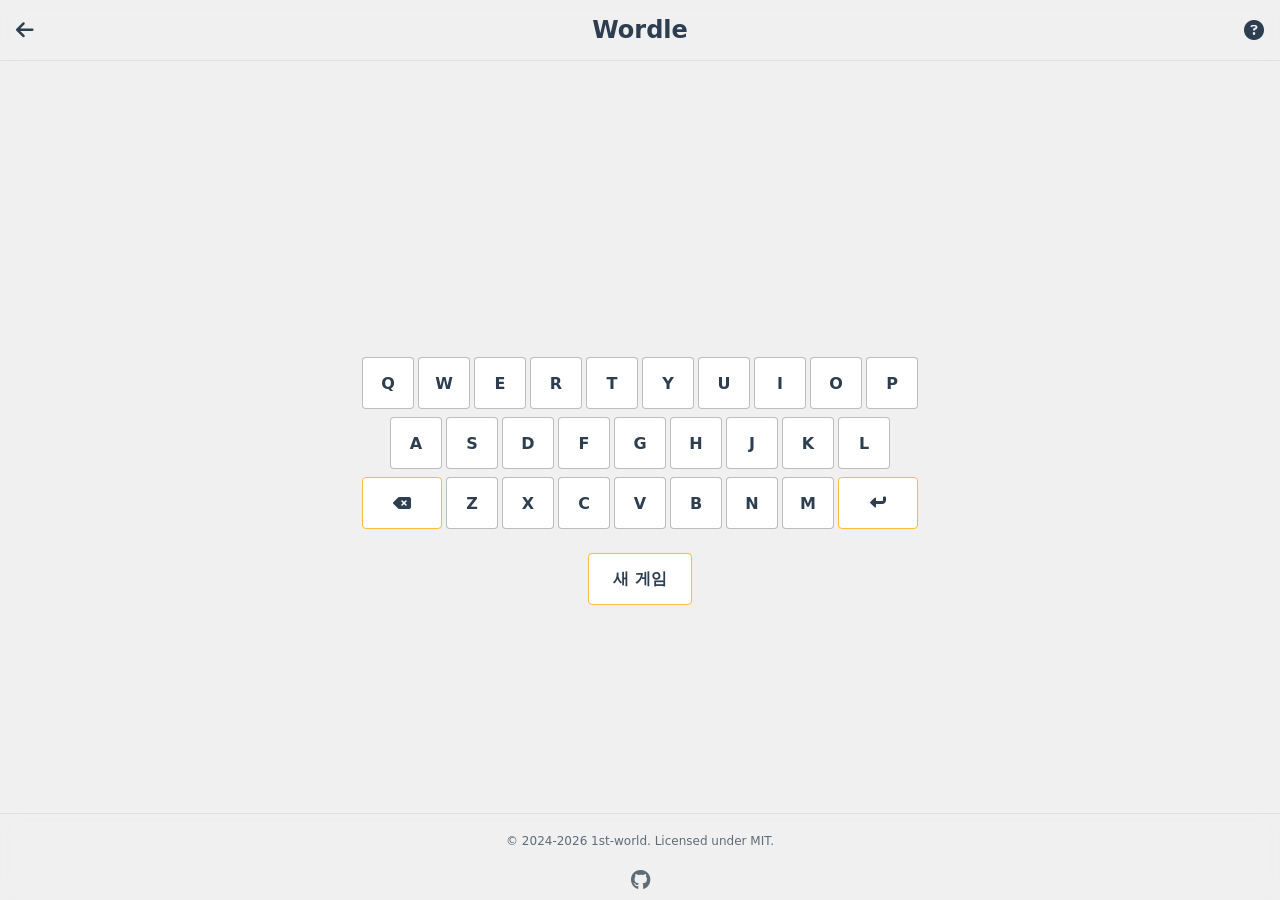
==== games/wordle/index.html @ 5988aaef "feat: Revamp main UI and improve accessibility Redesigned the main lobby interface with improved gam" ====
<!DOCTYPE html>
<html lang="ko">
<head>
    <meta charset="UTF-8">
    <meta name="description" content="Play Wordle Game! Guess the English word in 6 tries.">
    <meta name="viewport" content="width=device-width, initial-scale=1.0">
    <title>Wordle Game</title>
    <link rel="icon" href="../../assets/favicon.png">
    <link rel="stylesheet" href="https://hangeul.pstatic.net/hangeul_static/css/nanum-square-neo.css">
    <link rel="stylesheet" href="https://cdnjs.cloudflare.com/ajax/libs/font-awesome/6.4.0/css/all.min.css">
    <link rel="stylesheet" href="../../css/common.css">
    <link rel="stylesheet" href="style.css">
</head>
<body>
    <header class="app-header">
        <a href="../../index.html" class="icon-btn" title="로비로 돌아가기">
            <i class="fa-solid fa-arrow-left"></i>
        </a>
        <h1 class="header-title">Wordle</h1>
        <button class="icon-btn" id="help-btn" title="게임 방법">
            <i class="fa-solid fa-circle-question"></i>
        </button>
    </header>

    <div class="toast-msg"></div>

    <main id="game-container">
        <div id="word-grid" tabindex="0"></div>
        <div id="definition"></div>
        <div class="keyboard" id="keyboard">
            <div class="row">
              <button class="key" tabindex="-1" data-key="q">Q</button>
              <button class="key" tabindex="-1" data-key="w">W</button>
              <button class="key" tabindex="-1" data-key="e">E</button>
              <button class="key" tabindex="-1" data-key="r">R</button>
              <button class="key" tabindex="-1" data-key="t">T</button>
              <button class="key" tabindex="-1" data-key="y">Y</button>
              <button class="key" tabindex="-1" data-key="u">U</button>
              <button class="key" tabindex="-1" data-key="i">I</button>
              <button class="key" tabindex="-1" data-key="o">O</button>
              <button class="key" tabindex="-1" data-key="p">P</button>
            </div>
            <div class="row">
              <button class="key" tabindex="-1" data-key="a">A</button>
              <button class="key" tabindex="-1" data-key="s">S</button>
              <button class="key" tabindex="-1" data-key="d">D</button>
              <button class="key" tabindex="-1" data-key="f">F</button>
              <button class="key" tabindex="-1" data-key="g">G</button>
              <button class="key" tabindex="-1" data-key="h">H</button>
              <button class="key" tabindex="-1" data-key="j">J</button>
              <button class="key" tabindex="-1" data-key="k">K</button>
              <button class="key" tabindex="-1" data-key="l">L</button>
            </div>
            <div class="row">
              <button class="key special" tabindex="-1" data-key="Backspace"><i class="fa-solid fa-delete-left"></i></button>
              <button class="key" tabindex="-1" data-key="z">Z</button>
              <button class="key" tabindex="-1" data-key="x">X</button>
              <button class="key" tabindex="-1" data-key="c">C</button>
              <button class="key" tabindex="-1" data-key="v">V</button>
              <button class="key" tabindex="-1" data-key="b">B</button>
              <button class="key" tabindex="-1" data-key="n">N</button>
              <button class="key" tabindex="-1" data-key="m">M</button>
              <button class="key special" tabindex="-1" data-key="Enter"><i class="fa-solid fa-turn-down fa-rotate-90"></i></button>
            </div>
        </div>
        <button class="key special" id="new-game-btn" onclick="initializeGame()">새 게임</button>
    </main>

    <footer class="app-footer">
        <div class="footer-content">
            <p>&copy; 2024-2026 1st-world. <a href="https://github.com/1st-world/English-Game/blob/main/LICENSE" target="_blank" rel="noopener noreferrer" title="라이선스 전문">Licensed under MIT</a>.</p>
            <div class="social-links">
                <a href="https://github.com/1st-world/English-Game" target="_blank" rel="noopener noreferrer" title="GitHub"><i class="fa-brands fa-github"></i></a>
            </div>
        </div>
    </footer>

    <div class="dialog-overlay" id="how2play-dialog">
        <div class="dialog-content">
            <h2>게임 방법</h2>
            <button class="dialog-close-btn" data-dialog-close title="닫기">
                <i class="fa-solid fa-xmark"></i>
            </button>
            <ul>
                <li>5글자의 영단어를 추측해야 합니다.</li>
                <li>추측한 단어의 정확성을 글자마다 색으로 표시:
                    <ul>
                        <li><span class="color-box" style="background-color: #6aaa64;"></span>녹색: 정확한 위치의 정확한 글자</li>
                        <li><span class="color-box" style="background-color: #c9b458;"></span>황색: 단어에 포함되지만 위치가 다른 글자</li>
                        <li><span class="color-box" style="background-color: #787c7e;"></span>회색: 단어에 포함되지 않는 글자</li>
                    </ul>
                </li>
                <li>단어 입력은 최대 6번까지 가능합니다.</li>
            </ul>
            <div class="dialog-footer">
                <i class="fa-solid fa-chevron-left dialog-nav-btn" tabindex="0" title="이전"></i>
                <div class="pagination-dots">
                    <div class="dot active"></div>
                </div>
                <i class="fa-solid fa-chevron-right dialog-nav-btn" tabindex="0" title="다음"></i>
            </div>
        </div>
    </div>

    <script src="../../js/common.js"></script>
    <script>
        let WORD_LENGTH = 5;
        const MAX_GUESSES = 6;
        let secretWord = '';
        let secretWordDefinition = '';
        let currentGuess = '';
        let guesses = [];
        let isGameEnd = true;
        let validWordsSet = new Set();
        let validWordsArray = [];

        const STATE_CORRECT = 'state-correct';
        const STATE_PRESENT = 'state-present';
        const STATE_ABSENT = 'state-absent';

        const helpBtn = document.getElementById('help-btn');
        const how2playDialog = document.getElementById('how2play-dialog');
        const wordGrid = document.getElementById('word-grid');
        const definitionElement = document.getElementById('definition');
        const keyboardElement = document.getElementById('keyboard');
        const newGameBtn = document.getElementById('new-game-btn');

        helpBtn.addEventListener('click', (event) => {
            event.preventDefault();
            DialogManager.open(how2playDialog);
        });

        how2playDialog.addEventListener('dialog-closed', () => {
            wordGrid.focus();
        });

        async function loadLocalWords() {
            try {
                const response = await fetch('words_alpha_sorted.txt');
                if (!response.ok) {
                    throw new Error('Local words list load failed.');
                }
                const text = await response.text();
                const words = text.split(/\r?\n/).map(w => w.trim().toUpperCase()).filter(w => w.length === WORD_LENGTH && /^[A-Z]+$/.test(w));
                validWordsArray = words;
                validWordsSet = new Set(words);
                console.log(`Local words list loaded: ${validWordsSet.size} words.`);
                return true;
            } catch (error) {
                console.error('System Error in loadLocalWords(): ', error);
                return false;
            }
        }

        async function getRandomWord() {
            try {
                const controller = new AbortController();
                const timeoutId = setTimeout(() => controller.abort(), 10000);
                const response = await fetch(`https://random-word-api.vercel.app/api?words=1&length=${WORD_LENGTH}`, {
                    signal: controller.signal
                });
                clearTimeout(timeoutId);
                if (!response.ok) {
                    throw new Error(`API Server Error: ${response.status}`);
                }
                const data = await response.json();
                return data[0].toUpperCase();
            } catch (error) {
                if (validWordsArray.length > 0) {
                    console.warn('API Failed, using local words list.');
                    const randomIndex = Math.floor(Math.random() * validWordsArray.length);
                    return validWordsArray[randomIndex];
                }
                console.error('System Error in getRandomWord(): ', error);
                return 'ERROR';
            }
        }

        async function getDefinition(word) {
            try {
                const response = await fetch(`https://api.dictionaryapi.dev/api/v2/entries/en/${word}`);
                const data = await response.json();
                if (response.ok) {
                    if (data[0]?.meanings[0]?.definitions[0]?.definition) {
                        return data[0].meanings[0].definitions[0].definition;
                    } else {
                        throw new Error('Malformed Data Structure');
                    }
                } else {
                    if (data.title === "No Definitions Found") {
                        if (word.endsWith('s')) {
                            // If the word ends with 's', remove it and search again
                            return await getDefinition(word.slice(0, -1));
                        }
                        else {
                            return null;
                        }
                    } else {
                        throw new Error(`API Server Error: ${response.status}`);
                    }
                }
            } catch (error) {
                console.error('System Error in getDefinition(): ', error);
                throw error;
            }
        }

        async function initializeGame() {
            newGameBtn.disabled = true;
            showToast('');
            definitionElement.textContent = '';

            if (validWordsSet.size === 0) {
                const success = await loadLocalWords();
                if (!success) {
                    alert('Failed to load local words list. Please check your files or contact the administrator.');
                    showToast('오류가 발생했습니다.');
                    return;
                }
            }

            let attempts = 0;
            while (true) {
                attempts++;
                if (attempts === 1) {
                    showToast('로드 중…');
                } else {
                    showToast(`로드 중… (${attempts})`);
                }
                secretWord = await getRandomWord();
                if (!validWordsSet.has(secretWord)) continue;
                try {
                    const def = await getDefinition(secretWord.toLowerCase());
                    if (def) {
                        secretWordDefinition = def;
                        break; 
                    } else {
                        console.log(`Skipped (No definition): ${secretWord}`);
                        continue;
                    }
                } catch (error) {
                    console.warn('Dictionary API down. Starting without definition.');
                    secretWordDefinition = "⚠️ The definition could not be loaded due to connection issues.";
                    break;
                }
            }
            initializeGrid();
            currentGuess = '';
            guesses = [];
            showToast('');
            document.querySelectorAll('.key').forEach(key => {
                key.classList.remove(STATE_CORRECT, STATE_PRESENT, STATE_ABSENT);
            })
            wordGrid.focus();
            newGameBtn.disabled = false;
            isGameEnd = false;
        }

        function initializeGrid() {
            wordGrid.style.setProperty('--word-length', WORD_LENGTH);
            wordGrid.style.setProperty('--max-guesses', MAX_GUESSES);

            const isEmpty = (wordGrid.children.length === 0) || (guesses.length === 0 && currentGuess === '');
            if (isEmpty) {
                wordGrid.innerHTML = '';
                for (let i = 0; i < MAX_GUESSES; i++) {
                    for (let j = 0; j < WORD_LENGTH; j++) {
                        const letterBox = document.createElement('div');
                        letterBox.className = 'letter-box intro-pop';
                        letterBox.addEventListener('animationend', () => {
                            letterBox.classList.remove('intro-pop');
                        }, { once: true });
                        wordGrid.appendChild(letterBox);
                    }
                }
            } else {
                const letterBoxes = wordGrid.children;
                for (let i = 0; i < letterBoxes.length; i++) {
                    const letterBox = letterBoxes[i];
                    letterBox.classList.remove('pop', 'intro-pop');
                    void letterBox.offsetWidth;     // Force a reflow by accessing an offset property
                    const delay = i * 20;
                    setTimeout(() => {
                        letterBox.classList.add('reset-flip');
                    }, delay);
                    setTimeout(() => {
                        letterBox.textContent = '';
                        letterBox.removeAttribute('data-status');
                        letterBox.className = 'letter-box reset-flip';
                    }, delay + 250);    // delay + (animation: reset-filp 0.5s / 2)
                    letterBox.addEventListener('animationend', () => {
                        letterBox.classList.remove('reset-flip');
                    }, { once: true });
                }
            }
        }

        function updateGrid() {
            const letterBoxes = wordGrid.children;
            const keyboardState = {};

            for (let i = 0; i < MAX_GUESSES; i++) {
                for (let j = 0; j < WORD_LENGTH; j++) {
                    const letterBox = letterBoxes[i * WORD_LENGTH + j];
                    const oldText = letterBox.textContent;
                    letterBox.classList.remove(STATE_CORRECT, STATE_PRESENT, STATE_ABSENT);

                    if (i < guesses.length) {
                        const letter = guesses[i][j];
                        const stateClass = getStates(guesses[i])[j];
                        updateKeyboardState(keyboardState, letter, stateClass);
                        letterBox.textContent = letter;
                        letterBox.classList.add(stateClass);
                        letterBox.classList.remove('pop');
                        letterBox.removeAttribute('data-status');
                    } else if (i === guesses.length && j < currentGuess.length) {
                        const letter = currentGuess[j];
                        letterBox.textContent = letter;
                        letterBox.setAttribute('data-status', 'filled');
                        if (oldText !== letter) {
                            letterBox.classList.remove('pop');  // Remove the class in case it's still present
                            void letterBox.offsetWidth;         // Force a reflow by accessing an offset property
                            letterBox.classList.add('pop');
                            letterBox.addEventListener('animationend', () => {
                                letterBox.classList.remove('pop');
                            }, { once: true });
                        }
                    } else {
                        letterBox.textContent = '';
                        letterBox.removeAttribute('data-status');
                        letterBox.classList.remove('pop');
                    }
                }
            }
            applyKeyboardState(keyboardState);
        }

        function getStates(guess) {
            const states = Array(WORD_LENGTH).fill(STATE_ABSENT);
            const secretLetterCount = {};

            for (let i = 0; i < WORD_LENGTH; i++) {
                secretLetterCount[secretWord[i]] = (secretLetterCount[secretWord[i]] || 0) + 1;
            }
            for (let i = 0; i < WORD_LENGTH; i++) {
                if (guess[i] === secretWord[i]) {
                    states[i] = STATE_CORRECT;
                    secretLetterCount[guess[i]]--;
                }
            }
            for (let i = 0; i < WORD_LENGTH; i++) {
                if (states[i] !== STATE_CORRECT && secretLetterCount[guess[i]] > 0) {
                    states[i] = STATE_PRESENT;
                    secretLetterCount[guess[i]]--;
                }
            }
            return states;
        }

        function updateKeyboardState(state, letter, stateClass) {
            const priority = {
                [STATE_CORRECT]: 3,
                [STATE_PRESENT]: 2,
                [STATE_ABSENT]: 1
            };
            if (!state[letter] || priority[stateClass] > priority[state[letter]]) {
                state[letter] = stateClass;
            }
        }

        function applyKeyboardState(state) {
            for (const [letter, stateClass] of Object.entries(state)) {
                const key = document.querySelector(`.key[data-key="${letter.toLowerCase()}"]`);
                if (key) {
                    key.classList.remove(STATE_CORRECT, STATE_PRESENT, STATE_ABSENT);
                    key.classList.add(stateClass);
                }
            }
        }

        async function handleGameEnd(isWin) {
            isGameEnd = true;
            if (isWin) {
                showToast('축하합니다! 정답입니다!');
            } else {
                showToast(`GAME OVER! 정답은 ${secretWord} 입니다.`);
            }
            definitionElement.innerHTML = `정답의 의미: <a href="https://en.wiktionary.org/wiki/${secretWord.toLowerCase()}" target="_blank" rel="noopener noreferrer" title="자세히 보기">${secretWordDefinition}</a>`;
        }

        function handleKeyDown(event) {
            let key = event.key || (event.keyCode !== undefined ? String.fromCharCode(event.keyCode) : '');
            const gameFocusAllowList = [wordGrid, document.body, null];
            const isGamePlayable = gameFocusAllowList.includes(document.activeElement);

            if (!isGamePlayable) return;
            if (guesses.length >= MAX_GUESSES || isGameEnd) return;

            if (key === 'Enter' || key === 'Space' || key === ' ') {
                event.preventDefault();
                showToast('');
                if (currentGuess.length !== WORD_LENGTH) {
                    showToast(`단어는 ${WORD_LENGTH}글자여야 합니다.`, 1500);
                    shakeRow();
                    return;
                }
                if (validWordsSet.size > 0 && !validWordsSet.has(currentGuess)) {
                    showToast('단어 목록에 없는 단어입니다.', 1500);
                    shakeRow();
                    return;
                }
                guesses.push(currentGuess);
                if (currentGuess === secretWord) {
                    handleGameEnd(true);
                } else if (guesses.length === MAX_GUESSES) {
                    handleGameEnd(false);
                }
                currentGuess = '';
            } else if (key === 'Backspace') {
                currentGuess = currentGuess.slice(0, -1);
                showToast('');
            } else if (/^[A-Za-z]$/.test(key) && currentGuess.length < WORD_LENGTH) {
                currentGuess += key.toUpperCase();
                showToast('');
            }
            updateGrid();
        }

        function shakeRow() {
            const start_idx = guesses.length * WORD_LENGTH;
            const end_idx = start_idx + WORD_LENGTH;
            const letterBoxes = wordGrid.children;

            for (let i = start_idx; i < end_idx; i++) {
                const letterBox = letterBoxes[i];
                letterBox.classList.remove('shake');    // Remove the class in case it's still present
                void letterBox.offsetWidth;             // Force a reflow by accessing an offset property
                letterBox.classList.add('shake');
                letterBox.addEventListener('animationend', () => {
                    letterBox.classList.remove('shake');
                }, { once: true });
            }
        }

        document.querySelectorAll('.key').forEach(button => {
            button.addEventListener('mousedown', (event) => {
                event.preventDefault();
            });

            button.addEventListener('click', (event) => {
                const key = event.currentTarget.getAttribute('data-key');
                const keyboardEvent = new KeyboardEvent('keydown', {key: key});
                handleKeyDown(keyboardEvent);
            });
        });

        document.addEventListener('keydown', handleKeyDown);

        initializeGame();
    </script>
</body>
</html>
---- css/common.css ----
:root {
  --bg-primary: #f0f0f0;
  --bg-surface: #ffffff;
  --text-primary: #2c3e50;
  --text-secondary: #5e6c78;

  --color-white: #ffffff;
  --color-accent: #6c5ce7;
  --color-external-link: #0000ff;

  --border-color: #dce1e6;
  --overlay-bg: rgba(0, 0, 0, 0.5);
  --shadow-soft:
    0 4px 6px -1px rgba(0, 0, 0, 0.1), 0 2px 4px -1px rgba(0, 0, 0, 0.05);
  --shadow-dialog: 0 0 25px rgba(0, 0, 0, 0.5);

  --max-width: 31.25rem;

  --z-index-toast-msg: 2000;
  --z-index-dialog: 1000;
  --z-index-app-header: 100;
}
:root[data-theme="dark"] {
  --bg-primary: #121212;
  --bg-surface: #272727;
  --text-primary: #ffffff;
  --text-secondary: #a6a6a6;

  --color-external-link: #87ceeb;

  --border-color: #3a3a3c;
  --overlay-bg: rgba(0, 0, 0, 0.7);
  --shadow-soft:
    0 4px 6px -1px rgba(0, 0, 0, 0.3), 0 2px 4px -1px rgba(0, 0, 0, 0.15);
  --shadow-dialog: 0 0 25px rgba(0, 0, 0, 0.9);
}
:root[data-high-contrast="true"] {
  --bg-primary: #000000;
  --bg-surface: #000000;
  --text-primary: #ffffff;
  --text-secondary: #ffff00;

  --color-white: #000000;
  --color-accent: #00ffff;
  --color-external-link: #00ffff;

  --border-color: #ffffff;
  --overlay-bg: rgba(0, 0, 0, 0.85);
  --shadow-soft: none;
  --shadow-dialog: 0 0 0 2px #ffffff;
}

:focus-visible {
  outline: 3px solid var(--color-accent);
  outline-offset: 2px;
  border-radius: 2px;
}

* {
  box-sizing: border-box;
}

body {
  display: flex;
  flex-direction: column;
  align-items: center;
  min-height: 100dvh;
  margin: 0;
  background-color: var(--bg-primary);
  color: var(--text-primary);
  font-family:
    "NanumSquareNeo",
    system-ui,
    -apple-system,
    BlinkMacSystemFont,
    "Segoe UI",
    Roboto,
    Oxygen,
    Ubuntu,
    Cantarell,
    "Open Sans",
    "Helvetica Neue",
    sans-serif;
  animation: zoomIn 0.4s ease-out;
  transition:
    background-color 0.4s,
    color 0.4s;
}
@keyframes zoomIn {
  from {
    transform: scale(0.98);
    opacity: 0;
  }
  to {
    transform: scale(1);
    opacity: 1;
  }
}

a {
  text-decoration: none;
  touch-action: manipulation;
}
button {
  font-family: inherit;
  cursor: pointer;
  touch-action: manipulation;
  user-select: none;
}

.app-header {
  display: grid;
  z-index: var(--z-index-app-header);
  position: sticky;
  top: 0;
  grid-template-columns: 1fr auto 1fr;
  align-items: center;
  width: 100%;
  margin-bottom: auto;
  padding: 1rem;
  border-bottom: 1px solid var(--border-color);
  backdrop-filter: blur(10px);
  user-select: none;
}
.app-header > :first-child {
  justify-self: start;
}
.app-header > :last-child {
  justify-self: end;
}
.header-title {
  margin: 0;
  font-weight: bold;
  font-size: 1.5rem;
}
.icon-btn {
  margin: -0.5rem;
  padding: 0.5rem;
  border: none;
  background: none;
  color: var(--text-primary);
  font-size: 1.25rem;
  transition: 0.2s;
}
.icon-btn:hover {
  color: var(--text-secondary);
}

.app-footer {
  width: 100%;
  margin-top: auto;
  padding: 0.5rem;
  border-top: 1px solid var(--border-color);
  backdrop-filter: blur(10px);
  color: var(--text-secondary);
  font-size: 0.75rem;
  text-align: center;
}
.footer-content {
  display: flex;
  flex-direction: column;
  align-items: center;
  gap: 0.5rem;
}
.footer-content a {
  color: inherit;
}
.footer-content a:hover {
  color: var(--color-external-link);
}
.social-links {
  display: flex;
  gap: 0.75rem;
}
.social-links a {
  color: var(--text-secondary);
  font-size: 1.25rem;
  transition: color 0.2s;
}
.social-links a:hover {
  color: var(--text-primary);
}

.main-container {
  display: flex;
  flex: 1;
  flex-direction: column;
  width: 100%;
  max-width: var(--max-width);
  padding: 1rem;
  gap: 1rem;
}
.main-container a {
  color: inherit;
}

.game-card {
  display: flex;
  align-items: center;
  padding: 1.5rem;
  gap: 1.5rem;
  border: 1px solid var(--border-color);
  border-radius: 1.5rem;
  background-color: var(--bg-surface);
  box-shadow: var(--shadow-soft);
  text-align: left;
  transition: 0.2s;
  user-select: none;
}
.game-card:hover {
  transform: scale(1.05);
  border-color: var(--color-accent);
}
.game-card.disabled {
  cursor: default;
}
.game-card.disabled:hover {
  transform: none;
  border-color: var(--border-color);
}
.card-icon {
  display: flex;
  flex-shrink: 0;
  align-items: center;
  justify-content: center;
  width: 3.5rem;
  height: 3.5rem;
  border-radius: 50%;
  background-color: var(--bg-primary);
  color: var(--color-accent);
  font-size: 1.5rem;
}
.card-content h2 {
  margin: 0 0 0.75rem 0;
  font-size: 1.25rem;
}
.card-content p {
  margin: 0;
  color: var(--text-secondary);
}

.toast-msg {
  z-index: var(--z-index-toast-msg);
  position: fixed;
  top: 10%;
  right: 0;
  left: 0;
  width: fit-content;
  max-width: min(20rem, 100vw);
  margin: 0 auto;
  padding: 0.75rem 1.25rem;
  transform: translateY(-20px);
  border-radius: 2rem;
  background-color: var(--text-primary);
  box-shadow: var(--shadow-soft);
  color: var(--bg-surface);
  font-weight: bold;
  font-size: 1rem;
  text-align: center;
  opacity: 0;
  pointer-events: none;
  transition:
    opacity 0.3s ease,
    transform 0.3s cubic-bezier(0.18, 0.88, 0.32, 1.28);
}
.toast-msg.show {
  transform: translateY(0);
  opacity: 1;
}

.dialog-overlay {
  display: flex;
  visibility: hidden;
  z-index: var(--z-index-dialog);
  position: fixed;
  top: 0;
  right: 0;
  bottom: 0;
  left: 0;
  align-items: center;
  justify-content: center;
  backdrop-filter: blur(2px);
  background-color: var(--overlay-bg);
  opacity: 0;
  transition: 0.2s;
}
.dialog-overlay.open {
  visibility: visible;
  opacity: 1;
}
.dialog-content {
  position: relative;
  width: 100%;
  max-width: var(--max-width);
  padding: 2rem;
  border-radius: 1rem;
  background-color: var(--bg-surface);
  box-shadow: var(--shadow-dialog);
  color: var(--text-primary);
}
.dialog-content h2 {
  margin: 0 0 2rem 0;
  color: var(--text-primary);
}
.dialog-content ul {
  padding-left: 1.25rem;
}
.dialog-content li {
  margin: 1rem 0;
}
.dialog-close-btn {
  position: absolute;
  top: 2rem;
  right: 2rem;
  padding: 0;
  border: none;
  background: none;
  color: var(--text-secondary);
  font-size: 1.5rem;
  line-height: 1;
  cursor: pointer;
  transition: 0.2s;
}
.dialog-close-btn:hover {
  transform: rotate(90deg);
  color: var(--text-primary);
}
.dialog-footer {
  display: flex;
  align-items: center;
  justify-content: space-between;
  margin-top: 2rem;
  padding-top: 1rem;
  border-top: 1px solid var(--border-color);
}
.dialog-nav-btn {
  margin: -0.5rem;
  padding: 0.5rem;
  color: var(--text-secondary);
  font-size: 1.25rem;
  cursor: pointer;
  transition: 0.2s;
}
.dialog-nav-btn:hover {
  color: var(--color-accent);
}
.pagination-dots {
  display: flex;
  gap: 0.5rem;
}
.dot {
  width: 0.5rem;
  height: 0.5rem;
  border-radius: 50%;
  background-color: var(--border-color);
  cursor: pointer;
}
.dot.active {
  background-color: var(--color-accent);
}

.settings-group {
  display: flex;
  flex-direction: column;
  gap: 1.5rem;
  user-select: none;
}
.settings-item {
  display: flex;
  flex-direction: column;
  gap: 0.5rem;
}
.settings-item > label {
  font-weight: bold;
  font-size: 1rem;
}
.helper-text {
  color: var(--text-secondary);
  font-size: 0.75rem;
}

.select-wrapper select {
  width: 100%;
  padding: 0.5rem;
  border: 1px solid var(--border-color);
  border-radius: 0.5rem;
  background-color: var(--bg-surface);
  color: var(--text-primary);
  font-size: 1rem;
}
.select-wrapper select:disabled {
  background-color: var(--bg-primary);
  cursor: not-allowed;
  opacity: 0.6;
}

.segmented-control {
  display: flex;
  width: 100%;
  padding: 0.25rem;
  border: 1px solid var(--border-color);
  border-radius: 0.5rem;
  background-color: var(--bg-primary);
}
.segmented-control input[type="radio"] {
  position: absolute;
  opacity: 0;
}
.segmented-control label {
  flex: 1;
  padding: 0.5rem;
  border-radius: 0.25rem;
  color: var(--text-secondary);
  font-size: 0.9rem;
  text-align: center;
  cursor: pointer;
  transition: 0.2s ease;
  user-select: none;
}
.segmented-control label i {
  margin-right: 0.25rem;
}
.segmented-control input[type="radio"]:checked + label {
  background-color: var(--bg-surface);
  box-shadow: var(--shadow-soft);
  color: var(--text-primary);
  font-weight: bold;
}
.segmented-control input[type="radio"]:focus-visible + label {
  outline: 3px solid var(--color-accent);
}

.toggle-label-wrapper {
  display: flex;
  align-items: baseline;
  justify-content: space-between;
  gap: 1rem;
}
.toggle-switch {
  display: inline-block;
  position: relative;
  width: 3.25rem;
  height: 1.75rem;
}
.toggle-switch input {
  width: 0;
  height: 0;
  opacity: 0;
}
.toggle-switch input:focus-visible + .slider {
  outline: 3px solid var(--color-accent);
  outline-offset: 2px;
}
.slider {
  position: absolute;
  top: 0;
  right: 0;
  bottom: 0;
  left: 0;
  border-radius: 1.75rem;
  background-color: var(--border-color);
  cursor: pointer;
  transition: 0.4s;
}
.slider:before {
  position: absolute;
  bottom: 0.25rem;
  left: 0.25rem;
  width: 1.25rem;
  height: 1.25rem;
  border-radius: 50%;
  background-color: var(--color-white);
  content: "";
  transition: 0.4s;
}
input:checked + .slider {
  background-color: var(--color-accent);
}
input:checked + .slider:before {
  transform: translateX(1.5rem);
}
---- games/wordle/style.css ----
:root {
  --color-correct: #6aaa64;
  --color-present: #c9b458;
  --color-absent: #787c7e;
  --color-special: #ffbb33;
}
:root[data-high-contrast="true"] {
  --color-correct: #69f0ae;
  --color-present: #ffd740;
  --color-absent: #bdbdbd;
}

.dialog-content .color-box {
  display: inline-block;
  width: 1.25rem;
  height: 1.25rem;
  margin-right: 0.5rem;
  border-radius: 0.25rem;
  vertical-align: middle;
}

#game-container {
  padding: 1rem 0.5rem;
  display: flex;
  flex: 1;
  flex-direction: column;
  align-items: center;
  width: 100%;
  margin: 0 auto;
  overflow-x: hidden;
}

#word-grid {
  display: grid;
  grid-template-rows: repeat(var(--max-guesses, 6), 1fr);
  grid-template-columns: repeat(var(--word-length, 5), 1fr);
  width: 100%;
  max-width: min(calc(var(--word-length, 5) * 3.75rem), 100%);
  margin: auto auto 1.5rem;
  gap: 0.5rem 0.25rem;
  transform-style: preserve-3d;
  outline: none;
}
.letter-box {
  display: flex;
  align-items: center;
  justify-content: center;
  aspect-ratio: 1 / 1;
  width: 100%;
  border: 2px solid var(--border-color);
  border-radius: 0.25rem;
  background-color: var(--bg-surface);
  color: var(--text-primary);
  font-weight: bold;
  font-size: min(calc((100vw - 3rem) / var(--word-length, 5) * 0.5), 1.5rem);
  transition: 0.2s;
}
.letter-box[data-status="filled"] {
  border-color: var(--text-secondary);
}
.letter-box.reset-flip {
  transition: none !important;
}

.state-correct {
  border-color: var(--color-correct) !important;
  background-color: var(--color-correct) !important;
  color: var(--color-white) !important;
}
.state-present {
  border-color: var(--color-present) !important;
  background-color: var(--color-present) !important;
  color: var(--color-white) !important;
}
.state-absent {
  border-color: var(--color-absent) !important;
  background-color: var(--color-absent) !important;
  color: var(--color-white) !important;
}

#definition {
  max-width: 20rem;
  margin: 0 auto;
  color: var(--text-secondary);
  font-style: italic;
  text-align: center;
  word-wrap: break-word;
}
#definition a,
#definition a:visited {
  color: var(--color-external-link);
}

.keyboard {
  display: flex;
  flex-direction: column;
  width: 100%;
  margin: 1.5rem auto;
  gap: 0.5rem;
}
.row {
  display: flex;
  justify-content: center;
  width: 100%;
  gap: 0.25rem;
}
.key {
  display: flex;
  align-items: center;
  justify-content: center;
  width: calc((100% - 2.25rem) / 10);
  max-width: 3.25rem;
  height: 3.25rem;
  border: 1px solid color-mix(in srgb, var(--color-absent), transparent 50%);
  border-radius: 0.25rem;
  outline: none;
  background-color: var(--bg-surface);
  color: var(--text-primary);
  font-weight: bold;
  font-size: min(3.5vw, 1rem);
  transition: 0.2s;
}
.key:hover {
  background-color: color-mix(in srgb, var(--bg-surface), transparent 25%);
}
.key:active {
  transform: scale(0.95);
  border-color: var(--color-absent);
}
.key.special {
  width: calc((100% - 2.25rem) / 10 * 1.5);
  max-width: 5rem;
  border-color: var(--color-special);
}
.key.special:active {
  border-color: var(--color-special);
}

#new-game-btn {
  width: auto;
  max-width: none;
  margin: 0 auto auto;
  padding: 1rem 1.5rem;
  font-size: 1rem;
}
#new-game-btn:focus-visible {
  outline: auto;
}
#new-game-btn:disabled {
  cursor: default;
}

@keyframes pop {
  0% {
    transform: scale(1);
  }
  50% {
    transform: scale(1.1);
  }
  100% {
    transform: scale(1);
  }
}
.pop {
  animation: pop 0.1s ease-in-out;
}

@keyframes intro-pop {
  0% {
    transform: scale(0);
    opacity: 0;
  }
  70% {
    transform: scale(1.1);
  }
  100% {
    transform: scale(1);
    opacity: 1;
  }
}
.intro-pop {
  animation: intro-pop 0.4s cubic-bezier(0.175, 0.885, 0.32, 1.275) backwards;
}

@keyframes reset-flip {
  0% {
    transform: rotateX(0deg);
  }
  50% {
    transform: rotateX(-90deg);
  }
  100% {
    transform: rotateX(0deg);
  }
}
.reset-flip {
  animation: reset-flip 0.5s ease-in-out;
}

@keyframes shake {
  10%,
  90% {
    transform: translateX(-1px);
  }
  20%,
  80% {
    transform: translateX(2px);
  }
  30%,
  50%,
  70% {
    transform: translateX(-4px);
  }
  40%,
  60% {
    transform: translateX(4px);
  }
}
.shake {
  animation: shake 0.5s !important;
}
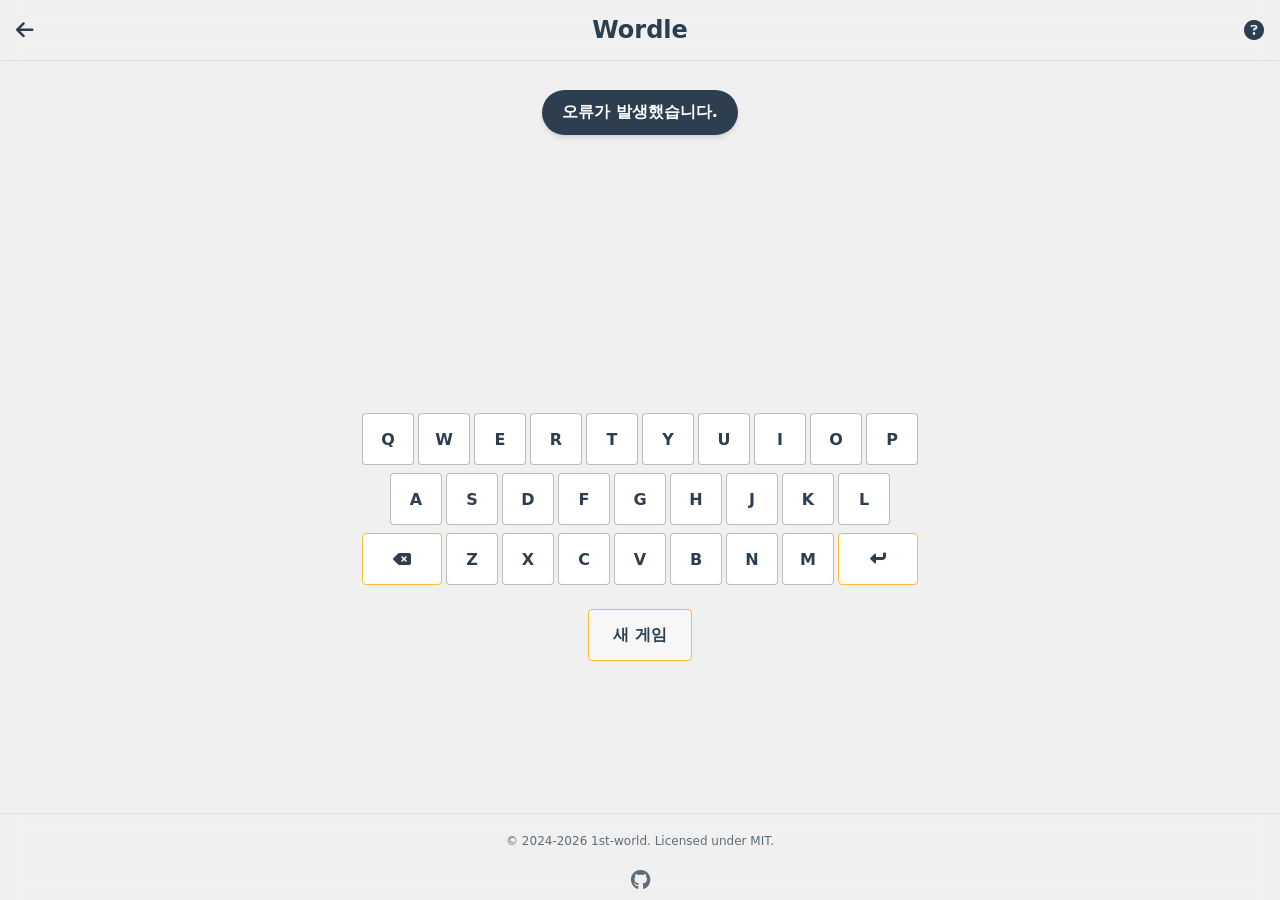
==== commit 6258455f: "feat: Improve UI/UX with interactive result modal Integrated comprehensive UI/UX and accessibility i" ====
--- a/games/wordle/index.html
+++ b/games/wordle/index.html
@@ -26,7 +26,6 @@
 
     <main id="game-container">
         <div id="word-grid" tabindex="0"></div>
-        <div id="definition"></div>
         <div class="keyboard" id="keyboard">
             <div class="row">
               <button class="key" tabindex="-1" data-key="q">Q</button>
@@ -63,7 +62,7 @@
               <button class="key special" tabindex="-1" data-key="Enter"><i class="fa-solid fa-turn-down fa-rotate-90"></i></button>
             </div>
         </div>
-        <button class="key special" id="new-game-btn" onclick="initializeGame()">새 게임</button>
+        <button class="key special" id="new-game-btn">새 게임</button>
     </main>
 
     <footer class="app-footer">
@@ -77,7 +76,7 @@
 
     <div class="dialog-overlay" id="how2play-dialog">
         <div class="dialog-content">
-            <h2>게임 방법</h2>
+            <h2 tabindex="-1">게임 방법</h2>
             <button class="dialog-close-btn" data-dialog-close title="닫기">
                 <i class="fa-solid fa-xmark"></i>
             </button>
@@ -102,6 +101,26 @@
         </div>
     </div>
 
+    <div class="dialog-overlay" id="result-dialog">
+        <div class="dialog-content">
+            <h2 id="result-title" tabindex="-1">결과</h2>
+            <button class="dialog-close-btn" data-dialog-close title="닫기">
+                <i class="fa-solid fa-xmark"></i>
+            </button>
+            <p id="result-msg"></p>
+            <div class="answer-box">
+                <span id="result-word"></span>
+                <p id="result-definition"></p>
+            </div>
+            <div class="dialog-footer">
+                <button class="key special full" id="share-challenge-btn">
+                    <i class="fa-solid fa-share-from-square"></i> 도전장 공유하기
+                </button>
+                <button class="key special full" id="modal-new-game-btn">새 게임 시작</button>
+            </div>
+        </div>
+    </div>
+
     <script src="../../js/common.js"></script>
     <script>
         let WORD_LENGTH = 5;
@@ -121,9 +140,15 @@
         const helpBtn = document.getElementById('help-btn');
         const how2playDialog = document.getElementById('how2play-dialog');
         const wordGrid = document.getElementById('word-grid');
-        const definitionElement = document.getElementById('definition');
         const keyboardElement = document.getElementById('keyboard');
         const newGameBtn = document.getElementById('new-game-btn');
+        const resultDialog = document.getElementById('result-dialog');
+        const resultTitle = document.getElementById('result-title');
+        const resultMsg = document.getElementById('result-msg');
+        const resultWord = document.getElementById('result-word');
+        const resultDefinition = document.getElementById('result-definition');
+        const shareChallengeBtn = document.getElementById('share-challenge-btn');
+        const modalNewGameBtn = document.getElementById('modal-new-game-btn');
 
         helpBtn.addEventListener('click', (event) => {
             event.preventDefault();
@@ -147,7 +172,7 @@
                 console.log(`Local words list loaded: ${validWordsSet.size} words.`);
                 return true;
             } catch (error) {
-                console.error('System Error in loadLocalWords(): ', error);
+                console.error(`System Error in loadLocalWords(): ${error}`);
                 return false;
             }
         }
@@ -167,11 +192,11 @@
                 return data[0].toUpperCase();
             } catch (error) {
                 if (validWordsArray.length > 0) {
-                    console.warn('API Failed, using local words list.');
+                    console.warn('Random Word API call failed. Using local words list.');
                     const randomIndex = Math.floor(Math.random() * validWordsArray.length);
                     return validWordsArray[randomIndex];
                 }
-                console.error('System Error in getRandomWord(): ', error);
+                console.error(`System Error in getRandomWord(): ${error}`);
                 return 'ERROR';
             }
         }
@@ -184,7 +209,7 @@
                     if (data[0]?.meanings[0]?.definitions[0]?.definition) {
                         return data[0].meanings[0].definitions[0].definition;
                     } else {
-                        throw new Error('Malformed Data Structure');
+                        throw new Error('Malformed data structure.');
                     }
                 } else {
                     if (data.title === "No Definitions Found") {
@@ -196,19 +221,20 @@
                             return null;
                         }
                     } else {
-                        throw new Error(`API Server Error: ${response.status}`);
+                        throw new Error(`API server error: ${response.status}.`);
                     }
                 }
             } catch (error) {
-                console.error('System Error in getDefinition(): ', error);
+                console.error(`System Error in getDefinition(): ${error}`);
                 throw error;
             }
         }
 
         async function initializeGame() {
             newGameBtn.disabled = true;
-            showToast('');
-            definitionElement.textContent = '';
+            newGameBtn.textContent = '새 게임';
+            newGameBtn.onclick = initializeGame;
+            showToast('로드 중…');
 
             if (validWordsSet.size === 0) {
                 const success = await loadLocalWords();
@@ -219,27 +245,24 @@
                 }
             }
 
+            const challengeInfo = getChallengeWord();
+            let challengeWord = challengeInfo.word;
             let attempts = 0;
             while (true) {
                 attempts++;
-                if (attempts === 1) {
-                    showToast('로드 중…');
-                } else {
+                if (attempts > 1) {
                     showToast(`로드 중… (${attempts})`);
                 }
-                secretWord = await getRandomWord();
+                secretWord = (challengeWord && attempts === 1) ? challengeWord : await getRandomWord();
                 if (!validWordsSet.has(secretWord)) continue;
                 try {
                     const def = await getDefinition(secretWord.toLowerCase());
                     if (def) {
                         secretWordDefinition = def;
                         break; 
-                    } else {
-                        console.log(`Skipped (No definition): ${secretWord}`);
-                        continue;
                     }
                 } catch (error) {
-                    console.warn('Dictionary API down. Starting without definition.');
+                    console.warn(`Dictionary API call failed: ${error}. Starting without definition.`);
                     secretWordDefinition = "⚠️ The definition could not be loaded due to connection issues.";
                     break;
                 }
@@ -247,10 +270,13 @@
             initializeGrid();
             currentGuess = '';
             guesses = [];
-            showToast('');
             document.querySelectorAll('.key').forEach(key => {
                 key.classList.remove(STATE_CORRECT, STATE_PRESENT, STATE_ABSENT);
             })
+            showToast('');
+            if (challengeInfo.error) {
+                showToast('유효하지 않은 도전장입니다. 무작위 단어로 시작합니다.', 2000);
+            }
             wordGrid.focus();
             newGameBtn.disabled = false;
             isGameEnd = false;
@@ -380,12 +406,24 @@
 
         async function handleGameEnd(isWin) {
             isGameEnd = true;
+
             if (isWin) {
-                showToast('축하합니다! 정답입니다!');
+                resultTitle.textContent = '🎉 축하합니다!';
+                resultMsg.textContent = `${guesses.length}번 만에 정답을 맞혔습니다!`;
             } else {
-                showToast(`GAME OVER! 정답은 ${secretWord} 입니다.`);
-            }
-            definitionElement.innerHTML = `정답의 의미: <a href="https://en.wiktionary.org/wiki/${secretWord.toLowerCase()}" target="_blank" rel="noopener noreferrer" title="자세히 보기">${secretWordDefinition}</a>`;
+                resultTitle.textContent = '💥 아쉽네요!';
+                resultMsg.textContent = '다음 기회에 다시 도전해 보세요.';
+            }
+            resultWord.textContent = secretWord;
+            resultDefinition.innerHTML = `<a href="https://en.wiktionary.org/wiki/${secretWord.toLowerCase()}" target="_blank" rel="noopener noreferrer" title="자세히 보기">${secretWordDefinition} <i class="fa-solid fa-arrow-up-right-from-square"></i></a>`;
+            setTimeout(() => {
+                DialogManager.open(resultDialog);
+            }, 1000);
+
+            newGameBtn.textContent = '결과 보기';
+            newGameBtn.onclick = () => {
+                DialogManager.open(resultDialog);
+            };
         }
 
         function handleKeyDown(event) {
@@ -442,6 +480,69 @@
             }
         }
 
+        function generateChallengeLink() {
+            const encodedWord = btoa(secretWord.toLowerCase());
+            const url = new URL(window.location.href);
+            url.searchParams.set('challenge', encodedWord);
+            return url.toString();
+        }
+
+        function getChallengeWord() {
+            const params = new URLSearchParams(window.location.search);
+            const challenge = params.get('challenge');
+            if (!challenge) return { word: null, error: null };
+
+            try {
+                const decodedWord = atob(challenge).toUpperCase();
+                if (decodedWord.length === WORD_LENGTH && validWordsSet.has(decodedWord)) {
+                    return { word: decodedWord, error: null };
+                } else {
+                    throw new Error('Invalid challenge word.');
+                }
+            } catch (error) {
+                console.error(`System Error in getChallengeWord(): ${error}`);
+                return { word: null, error: error };
+            } finally {
+                window.history.replaceState({}, document.title, window.location.pathname);
+            }
+        }
+
+        shareChallengeBtn.addEventListener('click', async () => {
+            const link = generateChallengeLink();
+            const shareData = {
+                title: 'Wordle 도전장',
+                text: '제가 풀어낸 Wordle 문제입니다. 도전해 보시겠어요?',
+                url: link
+            };
+
+            if (navigator.share) {
+                try {
+                    await navigator.share(shareData);
+                    return;
+                } catch (error) {
+                    if (error.name === 'AbortError') return;
+                    console.error(`Web Share API Error: ${error}`);
+                }
+            }
+            if (!navigator.clipboard) {
+                showToast('현재 환경에서는 클립보드에 접근할 수 없습니다.', 2000);
+                return;
+            }
+            try {
+                const link = generateChallengeLink();
+                await navigator.clipboard.writeText(link);
+                showToast('링크를 클립보드에 복사했습니다!', 2000);
+            } catch (error) {
+                console.error(`System Error in shareChallengeBtn.addEventListener: ${error}`);
+                showToast('링크 복사에 실패했습니다.', 2000);
+            }
+        });
+
+        modalNewGameBtn.addEventListener('click', () => {
+            DialogManager.close(resultDialog);
+            initializeGame();
+        });
+
         document.querySelectorAll('.key').forEach(button => {
             button.addEventListener('mousedown', (event) => {
                 event.preventDefault();
--- a/css/common.css
+++ b/css/common.css
@@ -50,10 +50,16 @@
   --shadow-dialog: 0 0 0 2px #ffffff;
 }
 
+[tabindex="-1"]:focus {
+  outline: none;
+}
+:focus:not(:focus-visible) {
+  outline: none;
+}
 :focus-visible {
+  border-radius: 2px;
   outline: 3px solid var(--color-accent);
   outline-offset: 2px;
-  border-radius: 2px;
 }
 
 * {
@@ -317,7 +323,6 @@
   background: none;
   color: var(--text-secondary);
   font-size: 1.5rem;
-  line-height: 1;
   cursor: pointer;
   transition: 0.2s;
 }
@@ -342,7 +347,7 @@
   transition: 0.2s;
 }
 .dialog-nav-btn:hover {
-  color: var(--color-accent);
+  color: var(--text-primary);
 }
 .pagination-dots {
   display: flex;
--- a/games/wordle/style.css
+++ b/games/wordle/style.css
@@ -20,13 +20,13 @@
 }
 
 #game-container {
-  padding: 1rem 0.5rem;
   display: flex;
   flex: 1;
   flex-direction: column;
   align-items: center;
   width: 100%;
   margin: 0 auto;
+  padding: 1rem 0.5rem;
   overflow-x: hidden;
 }
 
@@ -36,7 +36,7 @@
   grid-template-columns: repeat(var(--word-length, 5), 1fr);
   width: 100%;
   max-width: min(calc(var(--word-length, 5) * 3.75rem), 100%);
-  margin: auto auto 1.5rem;
+  margin: auto;
   gap: 0.5rem 0.25rem;
   transform-style: preserve-3d;
   outline: none;
@@ -78,19 +78,6 @@
   color: var(--color-white) !important;
 }
 
-#definition {
-  max-width: 20rem;
-  margin: 0 auto;
-  color: var(--text-secondary);
-  font-style: italic;
-  text-align: center;
-  word-wrap: break-word;
-}
-#definition a,
-#definition a:visited {
-  color: var(--color-external-link);
-}
-
 .keyboard {
   display: flex;
   flex-direction: column;
@@ -113,7 +100,6 @@
   height: 3.25rem;
   border: 1px solid color-mix(in srgb, var(--color-absent), transparent 50%);
   border-radius: 0.25rem;
-  outline: none;
   background-color: var(--bg-surface);
   color: var(--text-primary);
   font-weight: bold;
@@ -134,6 +120,50 @@
 }
 .key.special:active {
   border-color: var(--color-special);
+}
+.key.special.full {
+  justify-content: center;
+  width: 100%;
+  max-width: none;
+  padding: 0.75rem;
+  font-size: 1rem;
+}
+.key.special.full i {
+  margin-right: 0.5rem;
+}
+
+.answer-box {
+  margin: 1.5rem 0;
+  padding: 1rem;
+  border: 1px solid var(--border-color);
+  border-radius: 0.5rem;
+  background-color: var(--bg-surface);
+}
+#result-word {
+  display: block;
+  margin-bottom: 0.5rem;
+  color: var(--color-correct);
+  font-weight: bold;
+  font-size: 2rem;
+  letter-spacing: 0.25rem;
+  text-align: center;
+}
+#result-definition {
+  margin: 0;
+  color: var(--text-secondary);
+  line-height: 150%;
+  text-align: center;
+}
+#result-definition a,
+#result-definition a:visited {
+  color: var(--color-external-link);
+}
+#result-dialog .dialog-footer {
+  display: flex;
+  flex-direction: column;
+  width: 100%;
+  margin-top: 1rem;
+  gap: 0.75rem;
 }
 
 #new-game-btn {
@@ -143,10 +173,8 @@
   padding: 1rem 1.5rem;
   font-size: 1rem;
 }
-#new-game-btn:focus-visible {
-  outline: auto;
-}
 #new-game-btn:disabled {
+  background-color: color-mix(in srgb, var(--bg-surface), transparent 50%);
   cursor: default;
 }
 
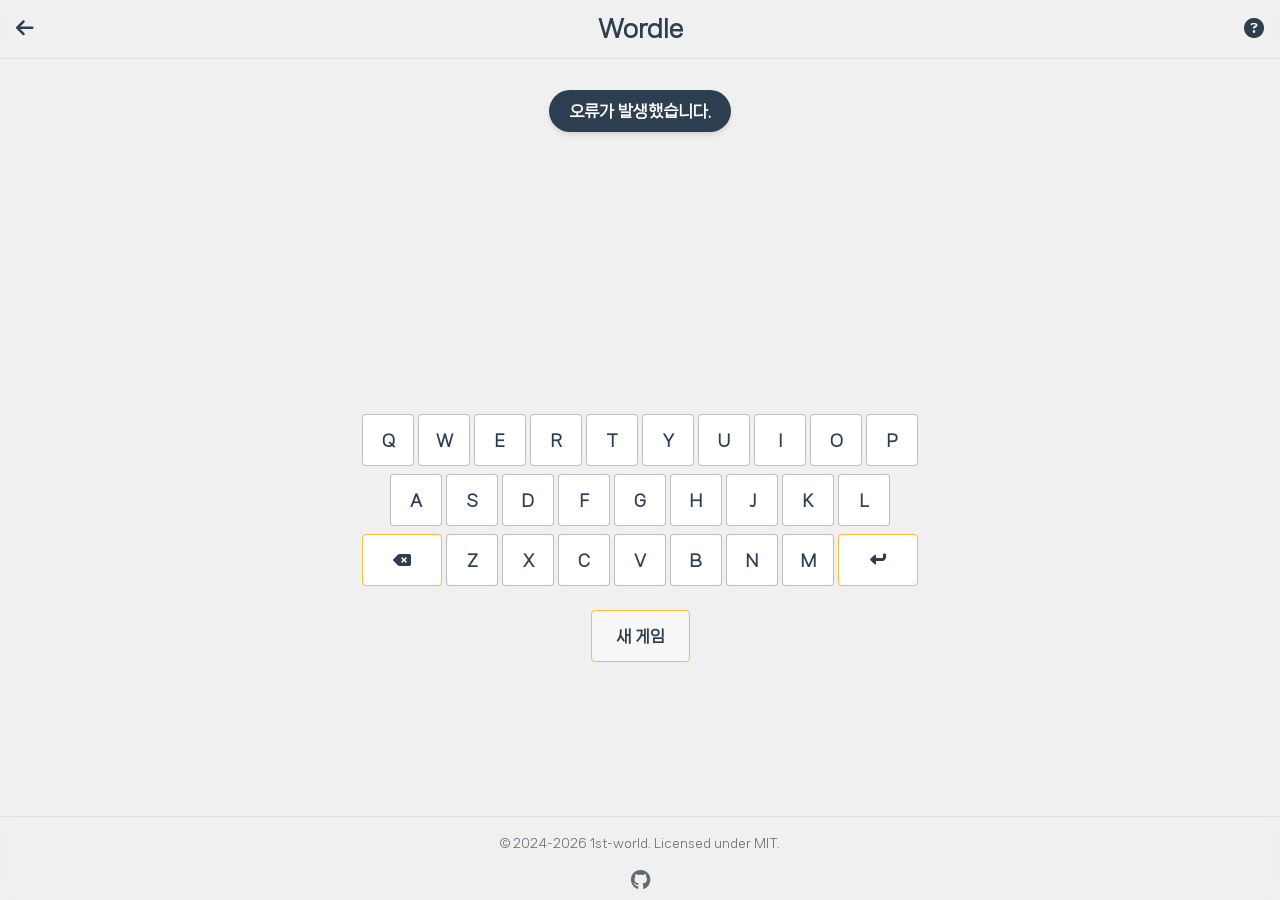
==== commit 688289b1: "refactor: Modularize scripts and embed local fonts Transitioned the project structure to support mul" ====
--- a/games/wordle/index.html
+++ b/games/wordle/index.html
@@ -6,10 +6,11 @@
     <meta name="viewport" content="width=device-width, initial-scale=1.0">
     <title>Wordle Game</title>
     <link rel="icon" href="../../assets/favicon.png">
-    <link rel="stylesheet" href="https://hangeul.pstatic.net/hangeul_static/css/nanum-square-neo.css">
     <link rel="stylesheet" href="https://cdnjs.cloudflare.com/ajax/libs/font-awesome/6.4.0/css/all.min.css">
     <link rel="stylesheet" href="../../css/common.css">
     <link rel="stylesheet" href="style.css">
+    <script type="module" src="../../js/common.js"></script>
+    <script type="module" src="script.js"></script>
 </head>
 <body>
     <header class="app-header">
@@ -67,9 +68,9 @@
 
     <footer class="app-footer">
         <div class="footer-content">
-            <p>&copy; 2024-2026 1st-world. <a href="https://github.com/1st-world/English-Game/blob/main/LICENSE" target="_blank" rel="noopener noreferrer" title="라이선스 전문">Licensed under MIT</a>.</p>
+            <p>&copy; 2024-2026 1st-world. <a href="https://github.com/1st-world/English-Games/blob/main/LICENSE" target="_blank" rel="noopener noreferrer" title="라이선스 전문">Licensed under MIT</a>.</p>
             <div class="social-links">
-                <a href="https://github.com/1st-world/English-Game" target="_blank" rel="noopener noreferrer" title="GitHub"><i class="fa-brands fa-github"></i></a>
+                <a href="https://github.com/1st-world/English-Games" target="_blank" rel="noopener noreferrer" title="GitHub"><i class="fa-brands fa-github"></i></a>
             </div>
         </div>
     </footer>
@@ -120,444 +121,5 @@
             </div>
         </div>
     </div>
-
-    <script src="../../js/common.js"></script>
-    <script>
-        let WORD_LENGTH = 5;
-        const MAX_GUESSES = 6;
-        let secretWord = '';
-        let secretWordDefinition = '';
-        let currentGuess = '';
-        let guesses = [];
-        let isGameEnd = true;
-        let validWordsSet = new Set();
-        let validWordsArray = [];
-
-        const STATE_CORRECT = 'state-correct';
-        const STATE_PRESENT = 'state-present';
-        const STATE_ABSENT = 'state-absent';
-
-        const helpBtn = document.getElementById('help-btn');
-        const how2playDialog = document.getElementById('how2play-dialog');
-        const wordGrid = document.getElementById('word-grid');
-        const keyboardElement = document.getElementById('keyboard');
-        const newGameBtn = document.getElementById('new-game-btn');
-        const resultDialog = document.getElementById('result-dialog');
-        const resultTitle = document.getElementById('result-title');
-        const resultMsg = document.getElementById('result-msg');
-        const resultWord = document.getElementById('result-word');
-        const resultDefinition = document.getElementById('result-definition');
-        const shareChallengeBtn = document.getElementById('share-challenge-btn');
-        const modalNewGameBtn = document.getElementById('modal-new-game-btn');
-
-        helpBtn.addEventListener('click', (event) => {
-            event.preventDefault();
-            DialogManager.open(how2playDialog);
-        });
-
-        how2playDialog.addEventListener('dialog-closed', () => {
-            wordGrid.focus();
-        });
-
-        async function loadLocalWords() {
-            try {
-                const response = await fetch('words_alpha_sorted.txt');
-                if (!response.ok) {
-                    throw new Error('Local words list load failed.');
-                }
-                const text = await response.text();
-                const words = text.split(/\r?\n/).map(w => w.trim().toUpperCase()).filter(w => w.length === WORD_LENGTH && /^[A-Z]+$/.test(w));
-                validWordsArray = words;
-                validWordsSet = new Set(words);
-                console.log(`Local words list loaded: ${validWordsSet.size} words.`);
-                return true;
-            } catch (error) {
-                console.error(`System Error in loadLocalWords(): ${error}`);
-                return false;
-            }
-        }
-
-        async function getRandomWord() {
-            try {
-                const controller = new AbortController();
-                const timeoutId = setTimeout(() => controller.abort(), 10000);
-                const response = await fetch(`https://random-word-api.vercel.app/api?words=1&length=${WORD_LENGTH}`, {
-                    signal: controller.signal
-                });
-                clearTimeout(timeoutId);
-                if (!response.ok) {
-                    throw new Error(`API Server Error: ${response.status}`);
-                }
-                const data = await response.json();
-                return data[0].toUpperCase();
-            } catch (error) {
-                if (validWordsArray.length > 0) {
-                    console.warn('Random Word API call failed. Using local words list.');
-                    const randomIndex = Math.floor(Math.random() * validWordsArray.length);
-                    return validWordsArray[randomIndex];
-                }
-                console.error(`System Error in getRandomWord(): ${error}`);
-                return 'ERROR';
-            }
-        }
-
-        async function getDefinition(word) {
-            try {
-                const response = await fetch(`https://api.dictionaryapi.dev/api/v2/entries/en/${word}`);
-                const data = await response.json();
-                if (response.ok) {
-                    if (data[0]?.meanings[0]?.definitions[0]?.definition) {
-                        return data[0].meanings[0].definitions[0].definition;
-                    } else {
-                        throw new Error('Malformed data structure.');
-                    }
-                } else {
-                    if (data.title === "No Definitions Found") {
-                        if (word.endsWith('s')) {
-                            // If the word ends with 's', remove it and search again
-                            return await getDefinition(word.slice(0, -1));
-                        }
-                        else {
-                            return null;
-                        }
-                    } else {
-                        throw new Error(`API server error: ${response.status}.`);
-                    }
-                }
-            } catch (error) {
-                console.error(`System Error in getDefinition(): ${error}`);
-                throw error;
-            }
-        }
-
-        async function initializeGame() {
-            newGameBtn.disabled = true;
-            newGameBtn.textContent = '새 게임';
-            newGameBtn.onclick = initializeGame;
-            showToast('로드 중…');
-
-            if (validWordsSet.size === 0) {
-                const success = await loadLocalWords();
-                if (!success) {
-                    alert('Failed to load local words list. Please check your files or contact the administrator.');
-                    showToast('오류가 발생했습니다.');
-                    return;
-                }
-            }
-
-            const challengeInfo = getChallengeWord();
-            let challengeWord = challengeInfo.word;
-            let attempts = 0;
-            while (true) {
-                attempts++;
-                if (attempts > 1) {
-                    showToast(`로드 중… (${attempts})`);
-                }
-                secretWord = (challengeWord && attempts === 1) ? challengeWord : await getRandomWord();
-                if (!validWordsSet.has(secretWord)) continue;
-                try {
-                    const def = await getDefinition(secretWord.toLowerCase());
-                    if (def) {
-                        secretWordDefinition = def;
-                        break; 
-                    }
-                } catch (error) {
-                    console.warn(`Dictionary API call failed: ${error}. Starting without definition.`);
-                    secretWordDefinition = "⚠️ The definition could not be loaded due to connection issues.";
-                    break;
-                }
-            }
-            initializeGrid();
-            currentGuess = '';
-            guesses = [];
-            document.querySelectorAll('.key').forEach(key => {
-                key.classList.remove(STATE_CORRECT, STATE_PRESENT, STATE_ABSENT);
-            })
-            showToast('');
-            if (challengeInfo.error) {
-                showToast('유효하지 않은 도전장입니다. 무작위 단어로 시작합니다.', 2000);
-            }
-            wordGrid.focus();
-            newGameBtn.disabled = false;
-            isGameEnd = false;
-        }
-
-        function initializeGrid() {
-            wordGrid.style.setProperty('--word-length', WORD_LENGTH);
-            wordGrid.style.setProperty('--max-guesses', MAX_GUESSES);
-
-            const isEmpty = (wordGrid.children.length === 0) || (guesses.length === 0 && currentGuess === '');
-            if (isEmpty) {
-                wordGrid.innerHTML = '';
-                for (let i = 0; i < MAX_GUESSES; i++) {
-                    for (let j = 0; j < WORD_LENGTH; j++) {
-                        const letterBox = document.createElement('div');
-                        letterBox.className = 'letter-box intro-pop';
-                        letterBox.addEventListener('animationend', () => {
-                            letterBox.classList.remove('intro-pop');
-                        }, { once: true });
-                        wordGrid.appendChild(letterBox);
-                    }
-                }
-            } else {
-                const letterBoxes = wordGrid.children;
-                for (let i = 0; i < letterBoxes.length; i++) {
-                    const letterBox = letterBoxes[i];
-                    letterBox.classList.remove('pop', 'intro-pop');
-                    void letterBox.offsetWidth;     // Force a reflow by accessing an offset property
-                    const delay = i * 20;
-                    setTimeout(() => {
-                        letterBox.classList.add('reset-flip');
-                    }, delay);
-                    setTimeout(() => {
-                        letterBox.textContent = '';
-                        letterBox.removeAttribute('data-status');
-                        letterBox.className = 'letter-box reset-flip';
-                    }, delay + 250);    // delay + (animation: reset-filp 0.5s / 2)
-                    letterBox.addEventListener('animationend', () => {
-                        letterBox.classList.remove('reset-flip');
-                    }, { once: true });
-                }
-            }
-        }
-
-        function updateGrid() {
-            const letterBoxes = wordGrid.children;
-            const keyboardState = {};
-
-            for (let i = 0; i < MAX_GUESSES; i++) {
-                for (let j = 0; j < WORD_LENGTH; j++) {
-                    const letterBox = letterBoxes[i * WORD_LENGTH + j];
-                    const oldText = letterBox.textContent;
-                    letterBox.classList.remove(STATE_CORRECT, STATE_PRESENT, STATE_ABSENT);
-
-                    if (i < guesses.length) {
-                        const letter = guesses[i][j];
-                        const stateClass = getStates(guesses[i])[j];
-                        updateKeyboardState(keyboardState, letter, stateClass);
-                        letterBox.textContent = letter;
-                        letterBox.classList.add(stateClass);
-                        letterBox.classList.remove('pop');
-                        letterBox.removeAttribute('data-status');
-                    } else if (i === guesses.length && j < currentGuess.length) {
-                        const letter = currentGuess[j];
-                        letterBox.textContent = letter;
-                        letterBox.setAttribute('data-status', 'filled');
-                        if (oldText !== letter) {
-                            letterBox.classList.remove('pop');  // Remove the class in case it's still present
-                            void letterBox.offsetWidth;         // Force a reflow by accessing an offset property
-                            letterBox.classList.add('pop');
-                            letterBox.addEventListener('animationend', () => {
-                                letterBox.classList.remove('pop');
-                            }, { once: true });
-                        }
-                    } else {
-                        letterBox.textContent = '';
-                        letterBox.removeAttribute('data-status');
-                        letterBox.classList.remove('pop');
-                    }
-                }
-            }
-            applyKeyboardState(keyboardState);
-        }
-
-        function getStates(guess) {
-            const states = Array(WORD_LENGTH).fill(STATE_ABSENT);
-            const secretLetterCount = {};
-
-            for (let i = 0; i < WORD_LENGTH; i++) {
-                secretLetterCount[secretWord[i]] = (secretLetterCount[secretWord[i]] || 0) + 1;
-            }
-            for (let i = 0; i < WORD_LENGTH; i++) {
-                if (guess[i] === secretWord[i]) {
-                    states[i] = STATE_CORRECT;
-                    secretLetterCount[guess[i]]--;
-                }
-            }
-            for (let i = 0; i < WORD_LENGTH; i++) {
-                if (states[i] !== STATE_CORRECT && secretLetterCount[guess[i]] > 0) {
-                    states[i] = STATE_PRESENT;
-                    secretLetterCount[guess[i]]--;
-                }
-            }
-            return states;
-        }
-
-        function updateKeyboardState(state, letter, stateClass) {
-            const priority = {
-                [STATE_CORRECT]: 3,
-                [STATE_PRESENT]: 2,
-                [STATE_ABSENT]: 1
-            };
-            if (!state[letter] || priority[stateClass] > priority[state[letter]]) {
-                state[letter] = stateClass;
-            }
-        }
-
-        function applyKeyboardState(state) {
-            for (const [letter, stateClass] of Object.entries(state)) {
-                const key = document.querySelector(`.key[data-key="${letter.toLowerCase()}"]`);
-                if (key) {
-                    key.classList.remove(STATE_CORRECT, STATE_PRESENT, STATE_ABSENT);
-                    key.classList.add(stateClass);
-                }
-            }
-        }
-
-        async function handleGameEnd(isWin) {
-            isGameEnd = true;
-
-            if (isWin) {
-                resultTitle.textContent = '🎉 축하합니다!';
-                resultMsg.textContent = `${guesses.length}번 만에 정답을 맞혔습니다!`;
-            } else {
-                resultTitle.textContent = '💥 아쉽네요!';
-                resultMsg.textContent = '다음 기회에 다시 도전해 보세요.';
-            }
-            resultWord.textContent = secretWord;
-            resultDefinition.innerHTML = `<a href="https://en.wiktionary.org/wiki/${secretWord.toLowerCase()}" target="_blank" rel="noopener noreferrer" title="자세히 보기">${secretWordDefinition} <i class="fa-solid fa-arrow-up-right-from-square"></i></a>`;
-            setTimeout(() => {
-                DialogManager.open(resultDialog);
-            }, 1000);
-
-            newGameBtn.textContent = '결과 보기';
-            newGameBtn.onclick = () => {
-                DialogManager.open(resultDialog);
-            };
-        }
-
-        function handleKeyDown(event) {
-            let key = event.key || (event.keyCode !== undefined ? String.fromCharCode(event.keyCode) : '');
-            const gameFocusAllowList = [wordGrid, document.body, null];
-            const isGamePlayable = gameFocusAllowList.includes(document.activeElement);
-
-            if (!isGamePlayable) return;
-            if (guesses.length >= MAX_GUESSES || isGameEnd) return;
-
-            if (key === 'Enter' || key === 'Space' || key === ' ') {
-                event.preventDefault();
-                showToast('');
-                if (currentGuess.length !== WORD_LENGTH) {
-                    showToast(`단어는 ${WORD_LENGTH}글자여야 합니다.`, 1500);
-                    shakeRow();
-                    return;
-                }
-                if (validWordsSet.size > 0 && !validWordsSet.has(currentGuess)) {
-                    showToast('단어 목록에 없는 단어입니다.', 1500);
-                    shakeRow();
-                    return;
-                }
-                guesses.push(currentGuess);
-                if (currentGuess === secretWord) {
-                    handleGameEnd(true);
-                } else if (guesses.length === MAX_GUESSES) {
-                    handleGameEnd(false);
-                }
-                currentGuess = '';
-            } else if (key === 'Backspace') {
-                currentGuess = currentGuess.slice(0, -1);
-                showToast('');
-            } else if (/^[A-Za-z]$/.test(key) && currentGuess.length < WORD_LENGTH) {
-                currentGuess += key.toUpperCase();
-                showToast('');
-            }
-            updateGrid();
-        }
-
-        function shakeRow() {
-            const start_idx = guesses.length * WORD_LENGTH;
-            const end_idx = start_idx + WORD_LENGTH;
-            const letterBoxes = wordGrid.children;
-
-            for (let i = start_idx; i < end_idx; i++) {
-                const letterBox = letterBoxes[i];
-                letterBox.classList.remove('shake');    // Remove the class in case it's still present
-                void letterBox.offsetWidth;             // Force a reflow by accessing an offset property
-                letterBox.classList.add('shake');
-                letterBox.addEventListener('animationend', () => {
-                    letterBox.classList.remove('shake');
-                }, { once: true });
-            }
-        }
-
-        function generateChallengeLink() {
-            const encodedWord = btoa(secretWord.toLowerCase());
-            const url = new URL(window.location.href);
-            url.searchParams.set('challenge', encodedWord);
-            return url.toString();
-        }
-
-        function getChallengeWord() {
-            const params = new URLSearchParams(window.location.search);
-            const challenge = params.get('challenge');
-            if (!challenge) return { word: null, error: null };
-
-            try {
-                const decodedWord = atob(challenge).toUpperCase();
-                if (decodedWord.length === WORD_LENGTH && validWordsSet.has(decodedWord)) {
-                    return { word: decodedWord, error: null };
-                } else {
-                    throw new Error('Invalid challenge word.');
-                }
-            } catch (error) {
-                console.error(`System Error in getChallengeWord(): ${error}`);
-                return { word: null, error: error };
-            } finally {
-                window.history.replaceState({}, document.title, window.location.pathname);
-            }
-        }
-
-        shareChallengeBtn.addEventListener('click', async () => {
-            const link = generateChallengeLink();
-            const shareData = {
-                title: 'Wordle 도전장',
-                text: '제가 풀어낸 Wordle 문제입니다. 도전해 보시겠어요?',
-                url: link
-            };
-
-            if (navigator.share) {
-                try {
-                    await navigator.share(shareData);
-                    return;
-                } catch (error) {
-                    if (error.name === 'AbortError') return;
-                    console.error(`Web Share API Error: ${error}`);
-                }
-            }
-            if (!navigator.clipboard) {
-                showToast('현재 환경에서는 클립보드에 접근할 수 없습니다.', 2000);
-                return;
-            }
-            try {
-                const link = generateChallengeLink();
-                await navigator.clipboard.writeText(link);
-                showToast('링크를 클립보드에 복사했습니다!', 2000);
-            } catch (error) {
-                console.error(`System Error in shareChallengeBtn.addEventListener: ${error}`);
-                showToast('링크 복사에 실패했습니다.', 2000);
-            }
-        });
-
-        modalNewGameBtn.addEventListener('click', () => {
-            DialogManager.close(resultDialog);
-            initializeGame();
-        });
-
-        document.querySelectorAll('.key').forEach(button => {
-            button.addEventListener('mousedown', (event) => {
-                event.preventDefault();
-            });
-
-            button.addEventListener('click', (event) => {
-                const key = event.currentTarget.getAttribute('data-key');
-                const keyboardEvent = new KeyboardEvent('keydown', {key: key});
-                handleKeyDown(keyboardEvent);
-            });
-        });
-
-        document.addEventListener('keydown', handleKeyDown);
-
-        initializeGame();
-    </script>
 </body>
 </html>
--- a/css/common.css
+++ b/css/common.css
@@ -1,3 +1,12 @@
+@font-face {
+  font-style: normal;
+  font-weight: normal;
+  src:
+    url("../assets/fonts/NanumSquareNeo-bRg.ttf") format("truetype");
+  font-family: "NanumSquareNeo";
+  font-display: swap;
+}
+
 :root {
   --bg-primary: #f0f0f0;
   --bg-surface: #ffffff;
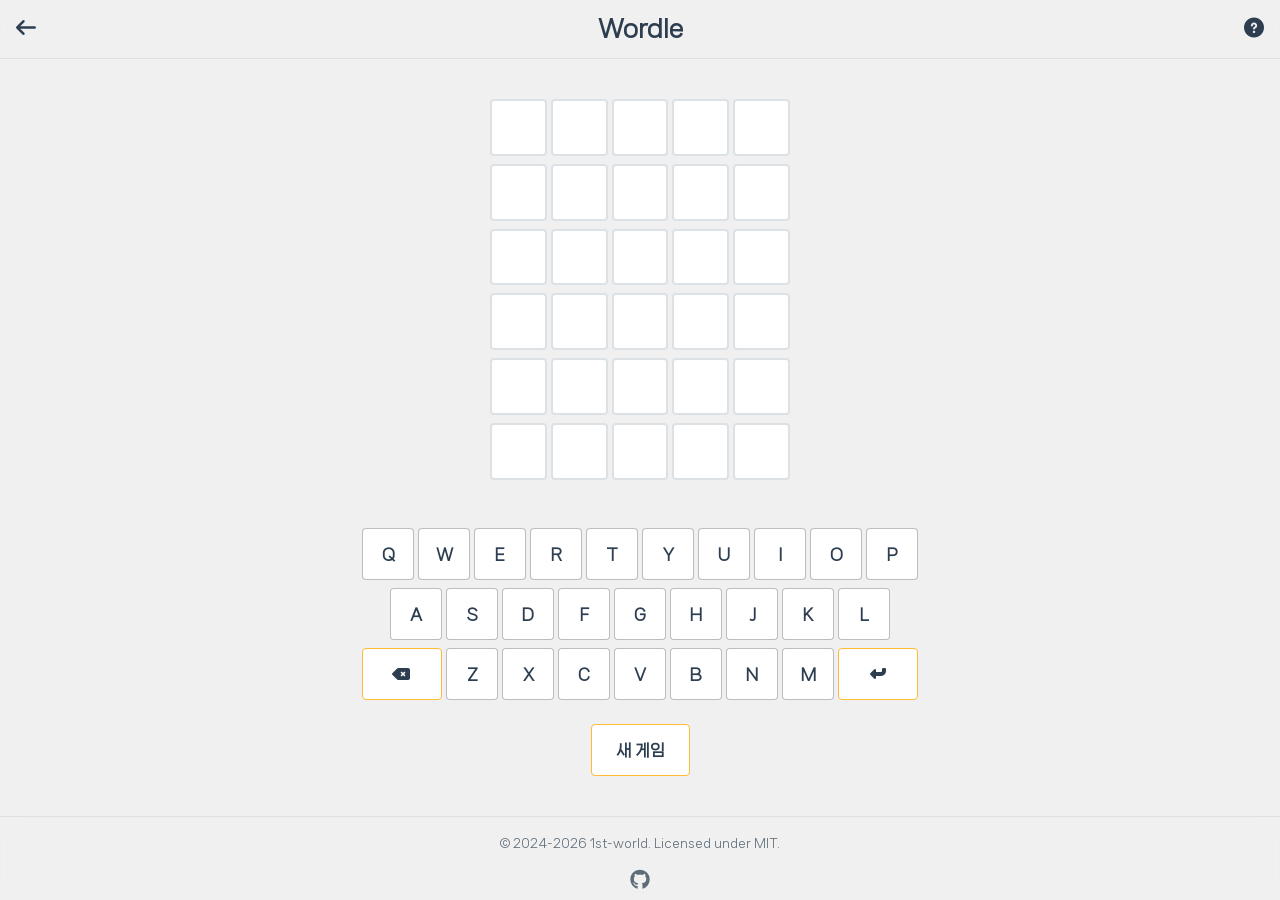
==== commit 83bd608d: "feat: Enhance UX, toast notifications, and shadow system Introduced comprehensive UI/UX polish, tran" ====
--- a/games/wordle/index.html
+++ b/games/wordle/index.html
@@ -6,11 +6,12 @@
     <meta name="viewport" content="width=device-width, initial-scale=1.0">
     <title>Wordle Game</title>
     <link rel="icon" href="../../assets/favicon.png">
-    <link rel="stylesheet" href="https://cdnjs.cloudflare.com/ajax/libs/font-awesome/6.4.0/css/all.min.css">
+    <link rel="stylesheet" href="../../css/all.min.css">
     <link rel="stylesheet" href="../../css/common.css">
     <link rel="stylesheet" href="style.css">
     <script type="module" src="../../js/common.js"></script>
     <script type="module" src="script.js"></script>
+    <script src="../../js/confetti.browser.min.js" defer></script>
 </head>
 <body>
     <header class="app-header">
--- a/css/common.css
+++ b/css/common.css
@@ -1,8 +1,7 @@
 @font-face {
   font-style: normal;
   font-weight: normal;
-  src:
-    url("../assets/fonts/NanumSquareNeo-bRg.ttf") format("truetype");
+  src: url("../assets/fonts/NanumSquareNeo-bRg.ttf") format("truetype");
   font-family: "NanumSquareNeo";
   font-display: swap;
 }
@@ -14,14 +13,18 @@
   --text-secondary: #5e6c78;
 
   --color-white: #ffffff;
+  --color-high-contrast: #ffffff;
   --color-accent: #6c5ce7;
   --color-external-link: #0000ff;
+  --color-error: #e74c3c;
 
   --border-color: #dce1e6;
   --overlay-bg: rgba(0, 0, 0, 0.5);
-  --shadow-soft:
-    0 4px 6px -1px rgba(0, 0, 0, 0.1), 0 2px 4px -1px rgba(0, 0, 0, 0.05);
-  --shadow-dialog: 0 0 25px rgba(0, 0, 0, 0.5);
+
+  --shadow-xs: 0 1px 2px 0 rgba(15, 23, 42, 0.05);
+  --shadow-s: 0 4px 6px -1px rgba(15, 23, 42, 0.1), 0 2px 4px -2px rgba(15, 23, 42, 0.05);
+  --shadow-m: 0 10px 15px -3px rgba(15, 23, 42, 0.1), 0 4px 6px -4px rgba(15, 23, 42, 0.05);
+  --shadow-l: 0 20px 25px -5px rgba(15, 23, 42, 0.15), 0 8px 10px -6px rgba(15, 23, 42, 0.1);
 
   --max-width: 31.25rem;
 
@@ -36,12 +39,15 @@
   --text-secondary: #a6a6a6;
 
   --color-external-link: #87ceeb;
+  --color-error: #ff6b6b;
 
   --border-color: #3a3a3c;
   --overlay-bg: rgba(0, 0, 0, 0.7);
-  --shadow-soft:
-    0 4px 6px -1px rgba(0, 0, 0, 0.3), 0 2px 4px -1px rgba(0, 0, 0, 0.15);
-  --shadow-dialog: 0 0 25px rgba(0, 0, 0, 0.9);
+
+  --shadow-xs: 0 1px 2px 0 rgba(0, 0, 0, 0.3);
+  --shadow-s: 0 4px 6px -1px rgba(0, 0, 0, 0.4), 0 2px 4px -2px rgba(0, 0, 0, 0.2);
+  --shadow-m: 0 10px 15px -3px rgba(0, 0, 0, 0.5), 0 4px 6px -4px rgba(0, 0, 0, 0.3);
+  --shadow-l: 0 20px 25px -5px rgba(0, 0, 0, 0.7), 0 8px 10px -6px rgba(0, 0, 0, 0.5);
 }
 :root[data-high-contrast="true"] {
   --bg-primary: #000000;
@@ -49,14 +55,18 @@
   --text-primary: #ffffff;
   --text-secondary: #ffff00;
 
-  --color-white: #000000;
+  --color-high-contrast: #000000;
   --color-accent: #00ffff;
   --color-external-link: #00ffff;
+  --color-error: #ff0000;
 
   --border-color: #ffffff;
   --overlay-bg: rgba(0, 0, 0, 0.85);
-  --shadow-soft: none;
-  --shadow-dialog: 0 0 0 2px #ffffff;
+
+  --shadow-xs: none;
+  --shadow-s: none;
+  --shadow-m: 0 0 0 1px #ffffff;
+  --shadow-l: 0 0 0 2px #ffffff;
 }
 
 [tabindex="-1"]:focus {
@@ -217,7 +227,7 @@
   border: 1px solid var(--border-color);
   border-radius: 1.5rem;
   background-color: var(--bg-surface);
-  box-shadow: var(--shadow-soft);
+  box-shadow: var(--shadow-s);
   text-align: left;
   transition: 0.2s;
   user-select: none;
@@ -225,6 +235,7 @@
 .game-card:hover {
   transform: scale(1.05);
   border-color: var(--color-accent);
+  box-shadow: var(--shadow-m);
 }
 .game-card.disabled {
   cursor: default;
@@ -232,6 +243,7 @@
 .game-card.disabled:hover {
   transform: none;
   border-color: var(--border-color);
+  box-shadow: var(--shadow-s);
 }
 .card-icon {
   display: flex;
@@ -255,19 +267,23 @@
 }
 
 .toast-msg {
+  display: flex;
   z-index: var(--z-index-toast-msg);
   position: fixed;
   top: 10%;
   right: 0;
   left: 0;
+  align-items: center;
+  justify-content: center;
   width: fit-content;
   max-width: min(20rem, 100vw);
   margin: 0 auto;
   padding: 0.75rem 1.25rem;
+  gap: 0.5rem;
   transform: translateY(-20px);
   border-radius: 2rem;
   background-color: var(--text-primary);
-  box-shadow: var(--shadow-soft);
+  box-shadow: var(--shadow-l);
   color: var(--bg-surface);
   font-weight: bold;
   font-size: 1rem;
@@ -276,7 +292,12 @@
   pointer-events: none;
   transition:
     opacity 0.3s ease,
-    transform 0.3s cubic-bezier(0.18, 0.88, 0.32, 1.28);
+    transform 0.3s cubic-bezier(0.18, 0.88, 0.32, 1.28),
+    background-color 0.3s;
+}
+.toast-msg.error {
+  background-color: var(--color-error);
+  color: var(--color-white);
 }
 .toast-msg.show {
   transform: translateY(0);
@@ -310,7 +331,7 @@
   padding: 2rem;
   border-radius: 1rem;
   background-color: var(--bg-surface);
-  box-shadow: var(--shadow-dialog);
+  box-shadow: var(--shadow-l);
   color: var(--text-primary);
 }
 .dialog-content h2 {
@@ -421,8 +442,12 @@
   opacity: 0;
 }
 .segmented-control label {
+  display: flex;
   flex: 1;
+  align-items: center;
+  justify-content: center;
   padding: 0.5rem;
+  gap: 0.25rem;
   border-radius: 0.25rem;
   color: var(--text-secondary);
   font-size: 0.9rem;
@@ -431,12 +456,9 @@
   transition: 0.2s ease;
   user-select: none;
 }
-.segmented-control label i {
-  margin-right: 0.25rem;
-}
 .segmented-control input[type="radio"]:checked + label {
   background-color: var(--bg-surface);
-  box-shadow: var(--shadow-soft);
+  box-shadow: var(--shadow-xs);
   color: var(--text-primary);
   font-weight: bold;
 }
@@ -449,6 +471,9 @@
   align-items: baseline;
   justify-content: space-between;
   gap: 1rem;
+}
+.toggle-label-wrapper .helper-text {
+  text-align: right;
 }
 .toggle-switch {
   display: inline-block;
@@ -483,7 +508,7 @@
   width: 1.25rem;
   height: 1.25rem;
   border-radius: 50%;
-  background-color: var(--color-white);
+  background-color: var(--color-high-contrast);
   content: "";
   transition: 0.4s;
 }
--- a/games/wordle/style.css
+++ b/games/wordle/style.css
@@ -65,17 +65,17 @@
 .state-correct {
   border-color: var(--color-correct) !important;
   background-color: var(--color-correct) !important;
-  color: var(--color-white) !important;
+  color: var(--color-high-contrast) !important;
 }
 .state-present {
   border-color: var(--color-present) !important;
   background-color: var(--color-present) !important;
-  color: var(--color-white) !important;
+  color: var(--color-high-contrast) !important;
 }
 .state-absent {
   border-color: var(--color-absent) !important;
   background-color: var(--color-absent) !important;
-  color: var(--color-white) !important;
+  color: var(--color-high-contrast) !important;
 }
 
 .keyboard {
@@ -126,10 +126,11 @@
   width: 100%;
   max-width: none;
   padding: 0.75rem;
+  gap: 0.5rem;
   font-size: 1rem;
 }
-.key.special.full i {
-  margin-right: 0.5rem;
+.key.special.full:hover {
+  background-color: color-mix(in srgb, var(--color-special), transparent 50%);
 }
 
 .answer-box {
@@ -138,6 +139,9 @@
   border: 1px solid var(--border-color);
   border-radius: 0.5rem;
   background-color: var(--bg-surface);
+}
+#result-msg {
+  line-height: 150%;
 }
 #result-word {
   display: block;
